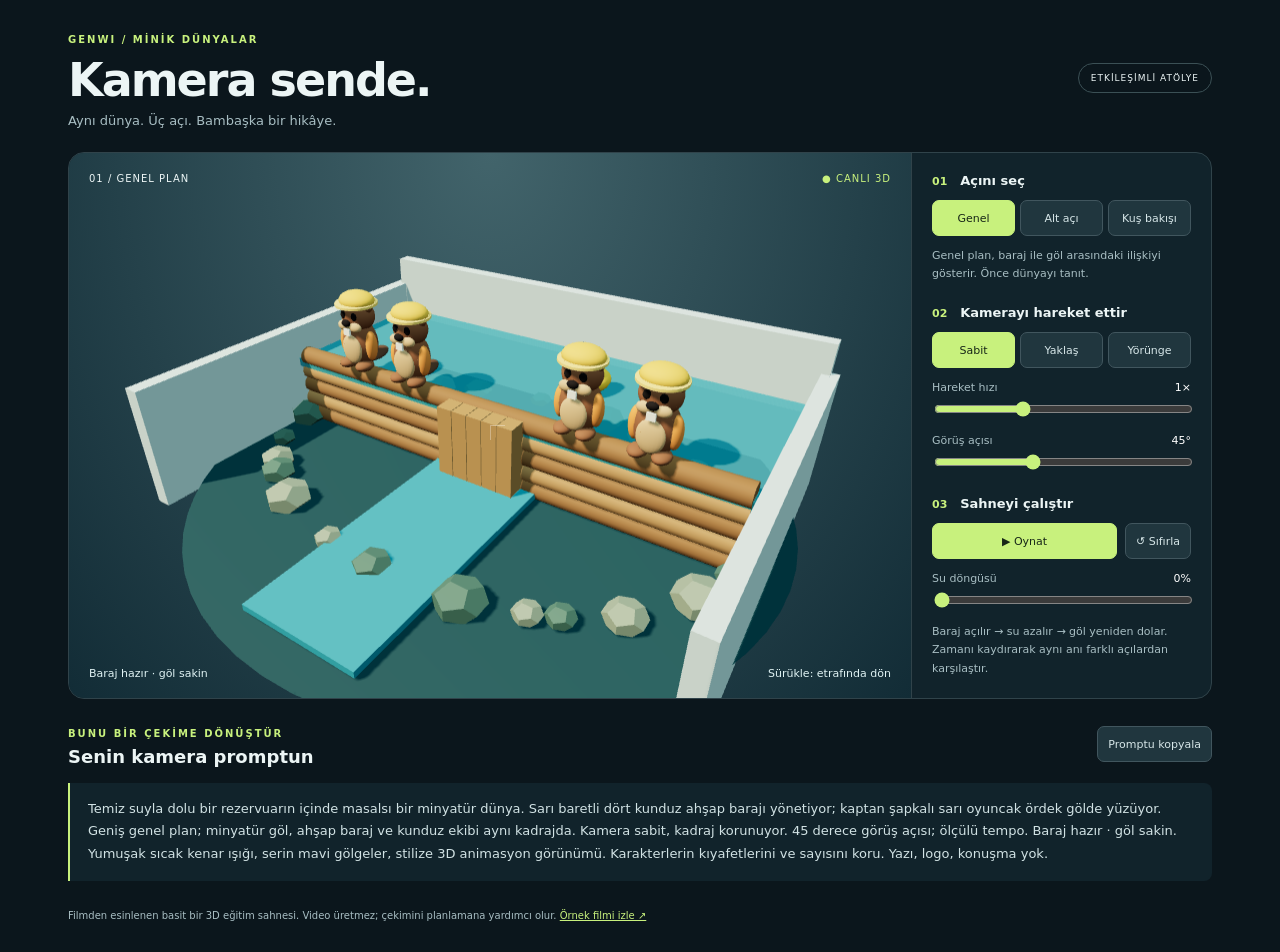
==== index.html @ cea6c85c "Add interactive miniature-world camera workshop" ====
<!doctype html>
<html lang="tr"><head><meta charset="utf-8"><meta name="viewport" content="width=device-width,initial-scale=1"><title>Minik Dünya • Kamera Atölyesi | Genwi</title><meta name="description" content="Kunduz barajında kamera açısını, hareketini ve su döngüsünü deneyerek kendi çekim promptunu oluştur."><link rel="stylesheet" href="style.css"></head>
<body><main>
<header><div><span class="eyebrow">GENWI / MİNİK DÜNYALAR</span><h1>Kamera sende.</h1><p>Aynı dünya. Üç açı. Bambaşka bir hikâye.</p></div><span class="badge">ETKİLEŞİMLİ ATÖLYE</span></header>
<div class="studio"><section class="viewport" aria-label="Etkileşimli 3D kunduz barajı"><canvas id="scene" aria-label="Kamera açısına göre değişen minyatür kunduz barajı"></canvas><div class="viewtop"><span id="shot">01 / GENEL PLAN</span><span class="live">● CANLI 3D</span></div><div class="crosshair" aria-hidden="true"></div><div class="viewbottom"><span id="phase">Baraj hazır · göl sakin</span><span>Sürükle: etrafında dön</span></div><div id="fallback" hidden>3D görüntü bu cihazda açılamadı. Aşağıdaki kontrollerle kamera promptunu hazırlayabilirsin.</div></section>
<aside><div class="control"><h2>01 <span>Açını seç</span></h2><div class="segments" id="angles"><button data-angle="wide" aria-pressed="true">Genel</button><button data-angle="low" aria-pressed="false">Alt açı</button><button data-angle="top" aria-pressed="false">Kuş bakışı</button></div><p id="lesson">Genel plan, baraj ile göl arasındaki ilişkiyi gösterir. Önce dünyayı tanıt.</p></div>
<div class="control"><h2>02 <span>Kamerayı hareket ettir</span></h2><div class="segments" id="moves"><button data-move="static" aria-pressed="true">Sabit</button><button data-move="dolly" aria-pressed="false">Yaklaş</button><button data-move="orbit" aria-pressed="false">Yörünge</button></div><label for="speed">Hareket hızı <output id="speedvalue">1×</output></label><input id="speed" type="range" min="0.5" max="2" step="0.25" value="1"><label for="lens">Görüş açısı <output id="lensvalue">45°</output></label><input id="lens" type="range" min="30" max="70" value="45"></div>
<div class="control"><h2>03 <span>Sahneyi çalıştır</span></h2><div class="actions"><button id="play" class="primary" aria-pressed="false">▶ Oynat</button><button id="reset">↺ Sıfırla</button></div><label for="timeline">Su döngüsü <output id="progress">0%</output></label><input id="timeline" type="range" min="0" max="100" value="0"><p>Baraj açılır → su azalır → göl yeniden dolar. Zamanı kaydırarak aynı anı farklı açılardan karşılaştır.</p></div></aside></div>
<footer><div class="prompthead"><div><span class="eyebrow">BUNU BİR ÇEKİME DÖNÜŞTÜR</span><h2>Senin kamera promptun</h2></div><button id="copy">Promptu kopyala</button></div><p id="prompt" tabindex="0"></p><p id="status" role="status" aria-live="polite"></p><small>Filmden esinlenen basit bir 3D eğitim sahnesi. Video üretmez; çekimini planlamana yardımcı olur. <a href="assets/film.mp4" target="_blank" rel="noopener">Örnek filmi izle ↗</a></small></footer>
</main><script type="module" src="app.js"></script></body></html>
---- style.css ----
:root{color-scheme:dark;font-family:Inter,system-ui,sans-serif;color:#ecf5f5;background:#0b161c;--muted:#a8bec3;--accent:#c8f17d}*{box-sizing:border-box}body{margin:0}main{max-width:1200px;margin:auto;padding:28px}header{display:flex;justify-content:space-between;align-items:center;margin-bottom:24px}.eyebrow{font-size:10px;letter-spacing:2px;color:var(--accent);font-weight:750}h1{font-size:clamp(28px,4vw,46px);letter-spacing:-2px;margin:6px 0}header p{color:var(--muted);margin:0;font-size:13px}.badge{border:1px solid #3b5055;border-radius:30px;padding:9px 12px;font-size:9px;letter-spacing:1px}.studio{display:grid;grid-template-columns:minmax(0,1fr) 300px;border:1px solid #30434a;border-radius:16px;overflow:hidden;background:#11232b}.viewport{position:relative;min-height:430px;overflow:hidden;background:radial-gradient(ellipse at top,#42646b,#122c36)}canvas{width:100%;height:100%;display:block;touch-action:pan-y}.viewtop,.viewbottom{position:absolute;left:20px;right:20px;display:flex;justify-content:space-between;pointer-events:none;font-size:10px;letter-spacing:1px}.viewtop{top:20px}.viewbottom{bottom:18px;color:#e0f3f4;letter-spacing:0;font-size:11px}.live{color:var(--accent)}.crosshair{position:absolute;left:50%;top:50%;width:15px;height:15px;border-left:1px solid #ffffff50;border-top:1px solid #ffffff50;pointer-events:none}aside{padding:20px;border-left:1px solid #30434a}.control+.control{margin-top:22px}h2{font-size:14px;margin:0 0 12px}.control h2{color:var(--accent);font-size:11px}.control h2 span{color:#ecf5f5;margin-left:9px;font-size:13px}.segments{display:flex;gap:5px}button{font:inherit;font-size:11px;color:#d6e6e8;background:#20363e;border:1px solid #41565e;border-radius:7px;padding:9px 10px;cursor:pointer;min-height:36px}button:hover{background:#304a52}button:focus-visible,a:focus-visible,input:focus-visible{outline:2px solid var(--accent);outline-offset:3px}button[aria-pressed=true],button.primary{background:var(--accent);border-color:var(--accent);color:#172617}.segments button{flex:1;padding:8px 3px}.control p{font-size:11px;line-height:1.65;color:var(--muted);margin:11px 0 0}label{display:flex;justify-content:space-between;font-size:11px;margin-top:13px;color:var(--muted)}output{color:#fff}input[type=range]{width:100%;accent-color:var(--accent);height:16px;margin-top:7px}.actions{display:flex;gap:8px}.actions button:first-child{flex:1}footer{padding:23px 0 0}.prompthead{display:flex;align-items:center;justify-content:space-between;gap:12px}.prompthead h2{margin:5px 0 0;font-size:18px}#prompt{font-size:13px;line-height:1.75;color:#d1e2e4;background:#11232b;border-left:2px solid var(--accent);padding:15px 18px;border-radius:0 8px 8px 0;margin:16px 0 8px}#status{font-size:11px;color:var(--accent);min-height:15px;margin:0}small{font-size:10px;line-height:1.6;color:var(--muted)}a{color:var(--accent)}#fallback{position:absolute;inset:30% 12%;line-height:1.8;background:#11232b;padding:20px;border-radius:8px}@media(max-width:680px){main{padding:15px}.badge{display:none}header{margin-bottom:16px}.studio{grid-template-columns:1fr}.viewport{min-height:310px;height:310px}aside{border-left:0;border-top:1px solid #30434a;padding:16px}.control+.control{margin-top:17px}.viewbottom span:last-child{display:none}.prompthead h2{font-size:16px}.prompthead button{font-size:10px}footer{padding-top:18px}}@media(prefers-reduced-motion:reduce){*{scroll-behavior:auto}}
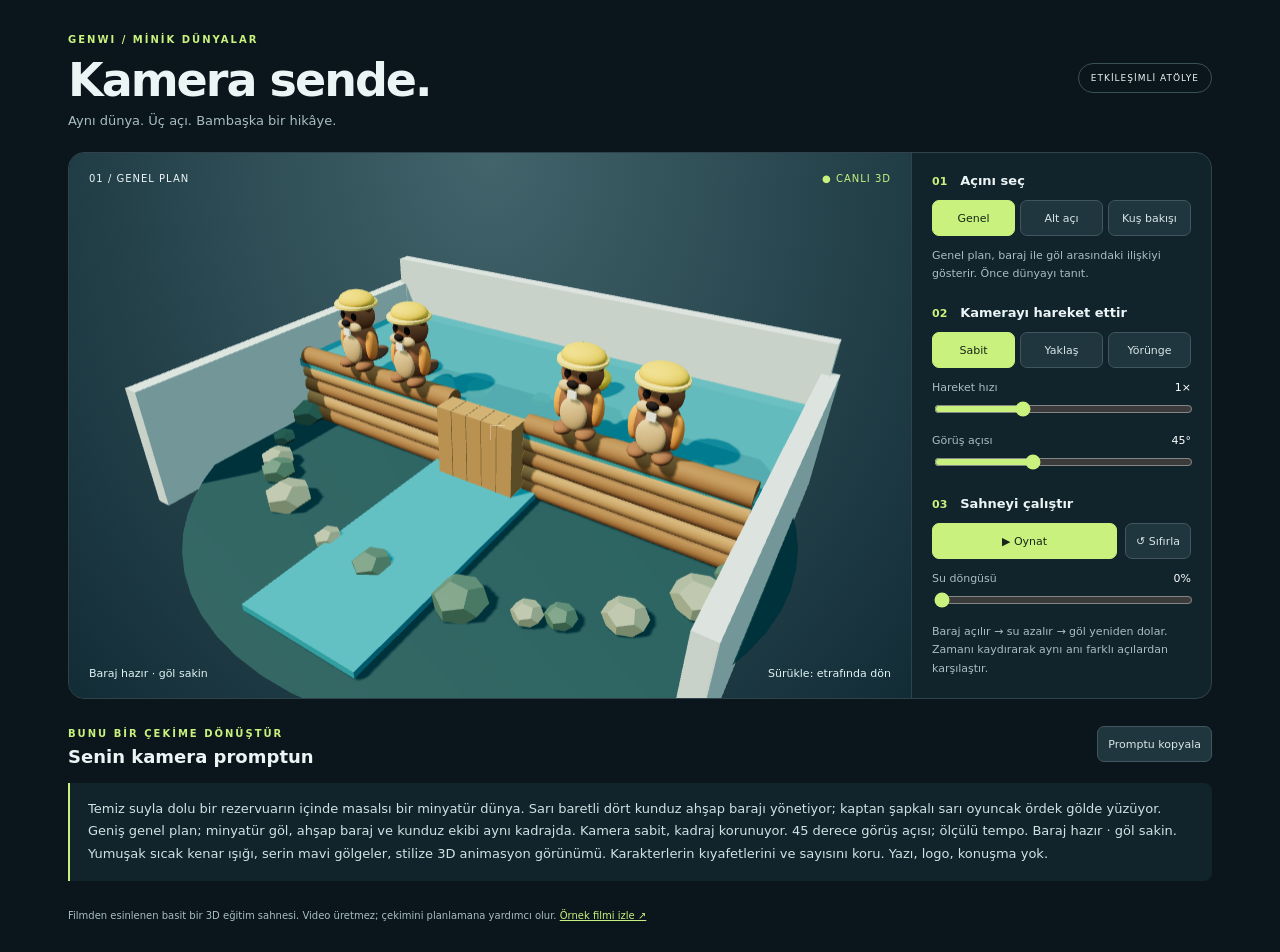
==== commit 952db9ec: "Serve browser-compatible H264 video with faststart" ====
--- a/index.html
+++ b/index.html
@@ -6,5 +6,5 @@
 <aside><div class="control"><h2>01 <span>Açını seç</span></h2><div class="segments" id="angles"><button data-angle="wide" aria-pressed="true">Genel</button><button data-angle="low" aria-pressed="false">Alt açı</button><button data-angle="top" aria-pressed="false">Kuş bakışı</button></div><p id="lesson">Genel plan, baraj ile göl arasındaki ilişkiyi gösterir. Önce dünyayı tanıt.</p></div>
 <div class="control"><h2>02 <span>Kamerayı hareket ettir</span></h2><div class="segments" id="moves"><button data-move="static" aria-pressed="true">Sabit</button><button data-move="dolly" aria-pressed="false">Yaklaş</button><button data-move="orbit" aria-pressed="false">Yörünge</button></div><label for="speed">Hareket hızı <output id="speedvalue">1×</output></label><input id="speed" type="range" min="0.5" max="2" step="0.25" value="1"><label for="lens">Görüş açısı <output id="lensvalue">45°</output></label><input id="lens" type="range" min="30" max="70" value="45"></div>
 <div class="control"><h2>03 <span>Sahneyi çalıştır</span></h2><div class="actions"><button id="play" class="primary" aria-pressed="false">▶ Oynat</button><button id="reset">↺ Sıfırla</button></div><label for="timeline">Su döngüsü <output id="progress">0%</output></label><input id="timeline" type="range" min="0" max="100" value="0"><p>Baraj açılır → su azalır → göl yeniden dolar. Zamanı kaydırarak aynı anı farklı açılardan karşılaştır.</p></div></aside></div>
-<footer><div class="prompthead"><div><span class="eyebrow">BUNU BİR ÇEKİME DÖNÜŞTÜR</span><h2>Senin kamera promptun</h2></div><button id="copy">Promptu kopyala</button></div><p id="prompt" tabindex="0"></p><p id="status" role="status" aria-live="polite"></p><small>Filmden esinlenen basit bir 3D eğitim sahnesi. Video üretmez; çekimini planlamana yardımcı olur. <a href="assets/film.mp4" target="_blank" rel="noopener">Örnek filmi izle ↗</a></small></footer>
+<footer><div class="prompthead"><div><span class="eyebrow">BUNU BİR ÇEKİME DÖNÜŞTÜR</span><h2>Senin kamera promptun</h2></div><button id="copy">Promptu kopyala</button></div><p id="prompt" tabindex="0"></p><p id="status" role="status" aria-live="polite"></p><small>Filmden esinlenen basit bir 3D eğitim sahnesi. Video üretmez; çekimini planlamana yardımcı olur. <a href="assets/film-web.mp4" target="_blank" rel="noopener">Örnek filmi izle ↗</a></small></footer>
 </main><script type="module" src="app.js"></script></body></html>
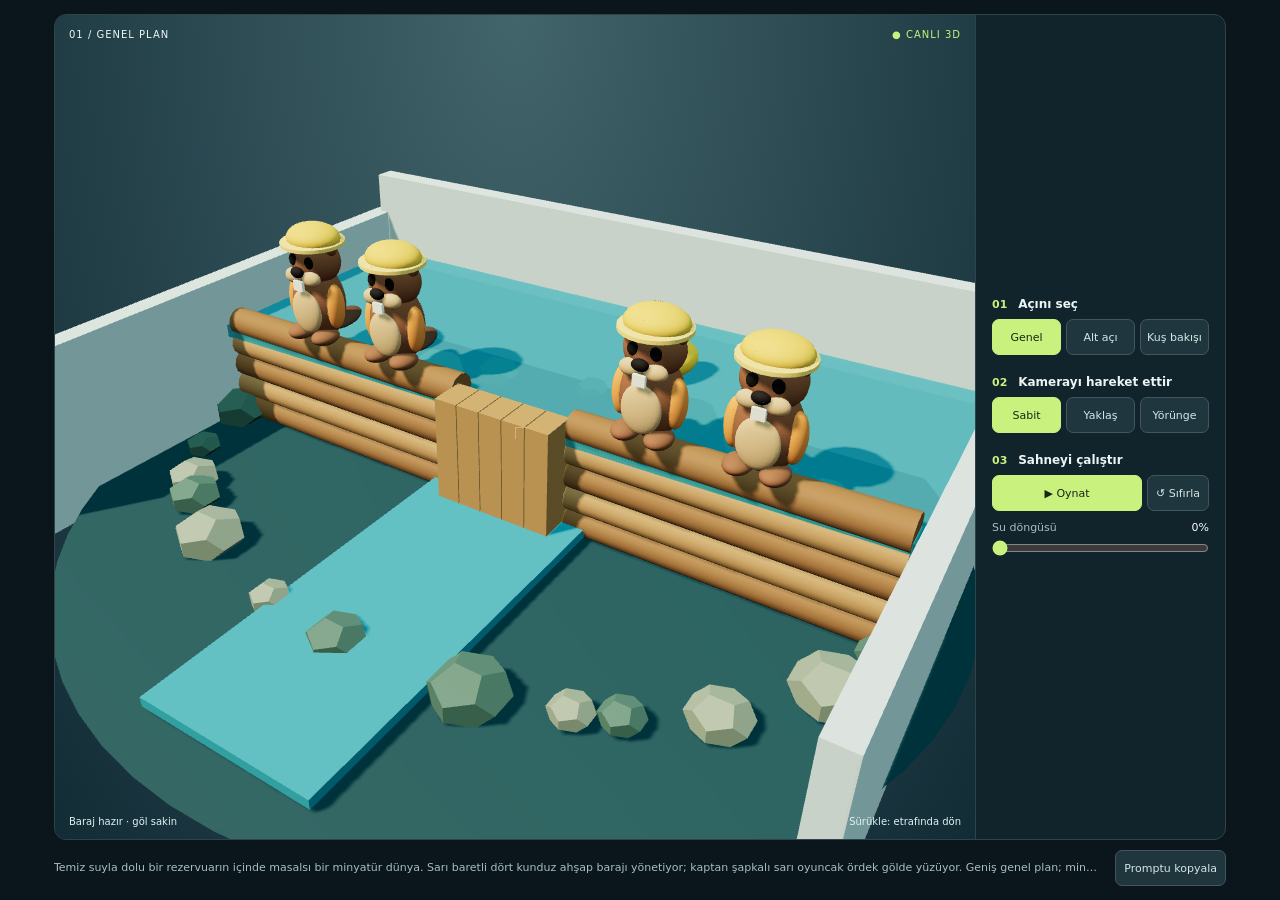
==== commit 36f90b07: "Fit both workshops inside iframe without internal scrolling" ====
--- a/index.html
+++ b/index.html
@@ -1,10 +1,10 @@
 <!doctype html>
-<html lang="tr"><head><meta charset="utf-8"><meta name="viewport" content="width=device-width,initial-scale=1"><title>Minik Dünya • Kamera Atölyesi | Genwi</title><meta name="description" content="Kunduz barajında kamera açısını, hareketini ve su döngüsünü deneyerek kendi çekim promptunu oluştur."><link rel="stylesheet" href="style.css"></head>
+<html lang="tr"><head><meta charset="utf-8"><meta name="viewport" content="width=device-width,initial-scale=1"><title>Minik Dünya • Kamera Atölyesi | Genwi</title><meta name="description" content="Kunduz barajında kamera açısını, hareketini ve su döngüsünü deneyerek kendi çekim promptunu oluştur."><link rel="stylesheet" href="compact.css"></head>
 <body><main>
 <header><div><span class="eyebrow">GENWI / MİNİK DÜNYALAR</span><h1>Kamera sende.</h1><p>Aynı dünya. Üç açı. Bambaşka bir hikâye.</p></div><span class="badge">ETKİLEŞİMLİ ATÖLYE</span></header>
 <div class="studio"><section class="viewport" aria-label="Etkileşimli 3D kunduz barajı"><canvas id="scene" aria-label="Kamera açısına göre değişen minyatür kunduz barajı"></canvas><div class="viewtop"><span id="shot">01 / GENEL PLAN</span><span class="live">● CANLI 3D</span></div><div class="crosshair" aria-hidden="true"></div><div class="viewbottom"><span id="phase">Baraj hazır · göl sakin</span><span>Sürükle: etrafında dön</span></div><div id="fallback" hidden>3D görüntü bu cihazda açılamadı. Aşağıdaki kontrollerle kamera promptunu hazırlayabilirsin.</div></section>
 <aside><div class="control"><h2>01 <span>Açını seç</span></h2><div class="segments" id="angles"><button data-angle="wide" aria-pressed="true">Genel</button><button data-angle="low" aria-pressed="false">Alt açı</button><button data-angle="top" aria-pressed="false">Kuş bakışı</button></div><p id="lesson">Genel plan, baraj ile göl arasındaki ilişkiyi gösterir. Önce dünyayı tanıt.</p></div>
 <div class="control"><h2>02 <span>Kamerayı hareket ettir</span></h2><div class="segments" id="moves"><button data-move="static" aria-pressed="true">Sabit</button><button data-move="dolly" aria-pressed="false">Yaklaş</button><button data-move="orbit" aria-pressed="false">Yörünge</button></div><label for="speed">Hareket hızı <output id="speedvalue">1×</output></label><input id="speed" type="range" min="0.5" max="2" step="0.25" value="1"><label for="lens">Görüş açısı <output id="lensvalue">45°</output></label><input id="lens" type="range" min="30" max="70" value="45"></div>
 <div class="control"><h2>03 <span>Sahneyi çalıştır</span></h2><div class="actions"><button id="play" class="primary" aria-pressed="false">▶ Oynat</button><button id="reset">↺ Sıfırla</button></div><label for="timeline">Su döngüsü <output id="progress">0%</output></label><input id="timeline" type="range" min="0" max="100" value="0"><p>Baraj açılır → su azalır → göl yeniden dolar. Zamanı kaydırarak aynı anı farklı açılardan karşılaştır.</p></div></aside></div>
-<footer><div class="prompthead"><div><span class="eyebrow">BUNU BİR ÇEKİME DÖNÜŞTÜR</span><h2>Senin kamera promptun</h2></div><button id="copy">Promptu kopyala</button></div><p id="prompt" tabindex="0"></p><p id="status" role="status" aria-live="polite"></p><small>Filmden esinlenen basit bir 3D eğitim sahnesi. Video üretmez; çekimini planlamana yardımcı olur. <a href="assets/film-web.mp4" target="_blank" rel="noopener">Örnek filmi izle ↗</a></small></footer>
+<footer><div class="prompthead"><div><span class="eyebrow">BUNU BİR ÇEKİME DÖNÜŞTÜR</span><h2>Senin kamera promptun</h2></div><button id="copy">Promptu kopyala</button></div><p id="prompt" tabindex="0"></p><p id="status" role="status" aria-live="polite"></p></footer>
 </main><script type="module" src="app.js"></script></body></html>
--- a/compact.css
+++ b/compact.css
@@ -0,0 +1,28 @@
+:root{color-scheme:dark;font-family:Inter,system-ui,sans-serif;color:#ecf5f5;background:#0b161c;--muted:#a8bec3;--accent:#c8f17d}
+*{box-sizing:border-box}
+html,body{margin:0;width:100%;height:100%}
+main{max-width:1200px;width:100%;height:100vh;height:100dvh;margin:auto;padding:14px;display:grid;grid-template-rows:minmax(0,1fr) auto;gap:10px}
+/* The article provides the heading and detailed instructions. */
+header,.control p,.prompthead>div,label[for=speed],#speed,label[for=lens],#lens{display:none}
+.studio{min-height:0;display:grid;grid-template-columns:minmax(0,1fr) 250px;border:1px solid #30434a;border-radius:12px;overflow:hidden;background:#11232b}
+.viewport{min-width:0;min-height:0;position:relative;overflow:hidden;background:radial-gradient(ellipse at top,#42646b,#122c36)}
+canvas{position:absolute;inset:0;width:100%;height:100%;display:block;touch-action:pan-y}
+.viewtop,.viewbottom{position:absolute;left:14px;right:14px;display:flex;justify-content:space-between;pointer-events:none;font-size:10px}
+.viewtop{top:14px;letter-spacing:1px}.viewbottom{bottom:12px;color:#e0f3f4}.live{color:var(--accent)}
+.crosshair{position:absolute;left:50%;top:50%;width:12px;height:12px;border-left:1px solid #ffffff50;border-top:1px solid #ffffff50;pointer-events:none}
+aside{min-width:0;min-height:0;padding:16px;border-left:1px solid #30434a;display:grid;align-content:center;gap:20px}
+.control{min-width:0}.control h2{margin:0 0 8px;font-size:11px;color:var(--accent)}.control h2 span{margin-left:7px;font-size:12px;color:#ecf5f5}
+.segments,.actions{display:flex;gap:5px}
+button{font:inherit;font-size:11px;color:#d6e6e8;background:#20363e;border:1px solid #41565e;border-radius:7px;padding:8px;min-height:36px;cursor:pointer}
+button:hover{background:#304a52}button:focus-visible,input:focus-visible{outline:2px solid var(--accent);outline-offset:2px}
+button[aria-pressed=true],button.primary{background:var(--accent);border-color:var(--accent);color:#172617}
+.segments button,.actions button:first-child{flex:1}.segments button{min-width:0;padding-inline:3px}
+label{display:flex;justify-content:space-between;font-size:11px;margin-top:10px;color:var(--muted)}output{color:#fff}
+input[type=range]{display:block;width:100%;accent-color:var(--accent);height:18px;margin:5px 0 0}
+footer{min-width:0;display:grid;grid-template-columns:minmax(0,1fr) auto;align-items:center;column-gap:12px}
+.prompthead{grid-column:2;grid-row:1}
+#prompt{min-width:0;margin:0;grid-column:1;grid-row:1;font-size:11px;line-height:1.5;color:var(--muted);white-space:nowrap;overflow:hidden;text-overflow:ellipsis}
+#status{grid-column:1/-1;margin:0;font-size:11px;line-height:1.5;color:var(--accent)}#status:empty{display:none}
+#fallback{position:absolute;inset:25% 10%;font-size:12px;line-height:1.6;background:#11232b;padding:15px;border-radius:8px}
+@media(max-width:680px){main{padding:10px;gap:8px}.studio{grid-template-columns:minmax(0,1fr);grid-template-rows:minmax(0,1fr) auto}aside{border-left:0;border-top:1px solid #30434a;padding:12px;gap:12px}.viewbottom span:last-child{display:none}.control h2{margin-bottom:6px}.viewtop{font-size:9px}#copy{font-size:10px}}
+@media(max-height:480px){main{padding:8px;gap:6px}aside{padding:10px;gap:10px}.control h2{display:none}button{min-height:32px;padding-block:6px}label{margin-top:6px}.viewbottom{display:none}}
